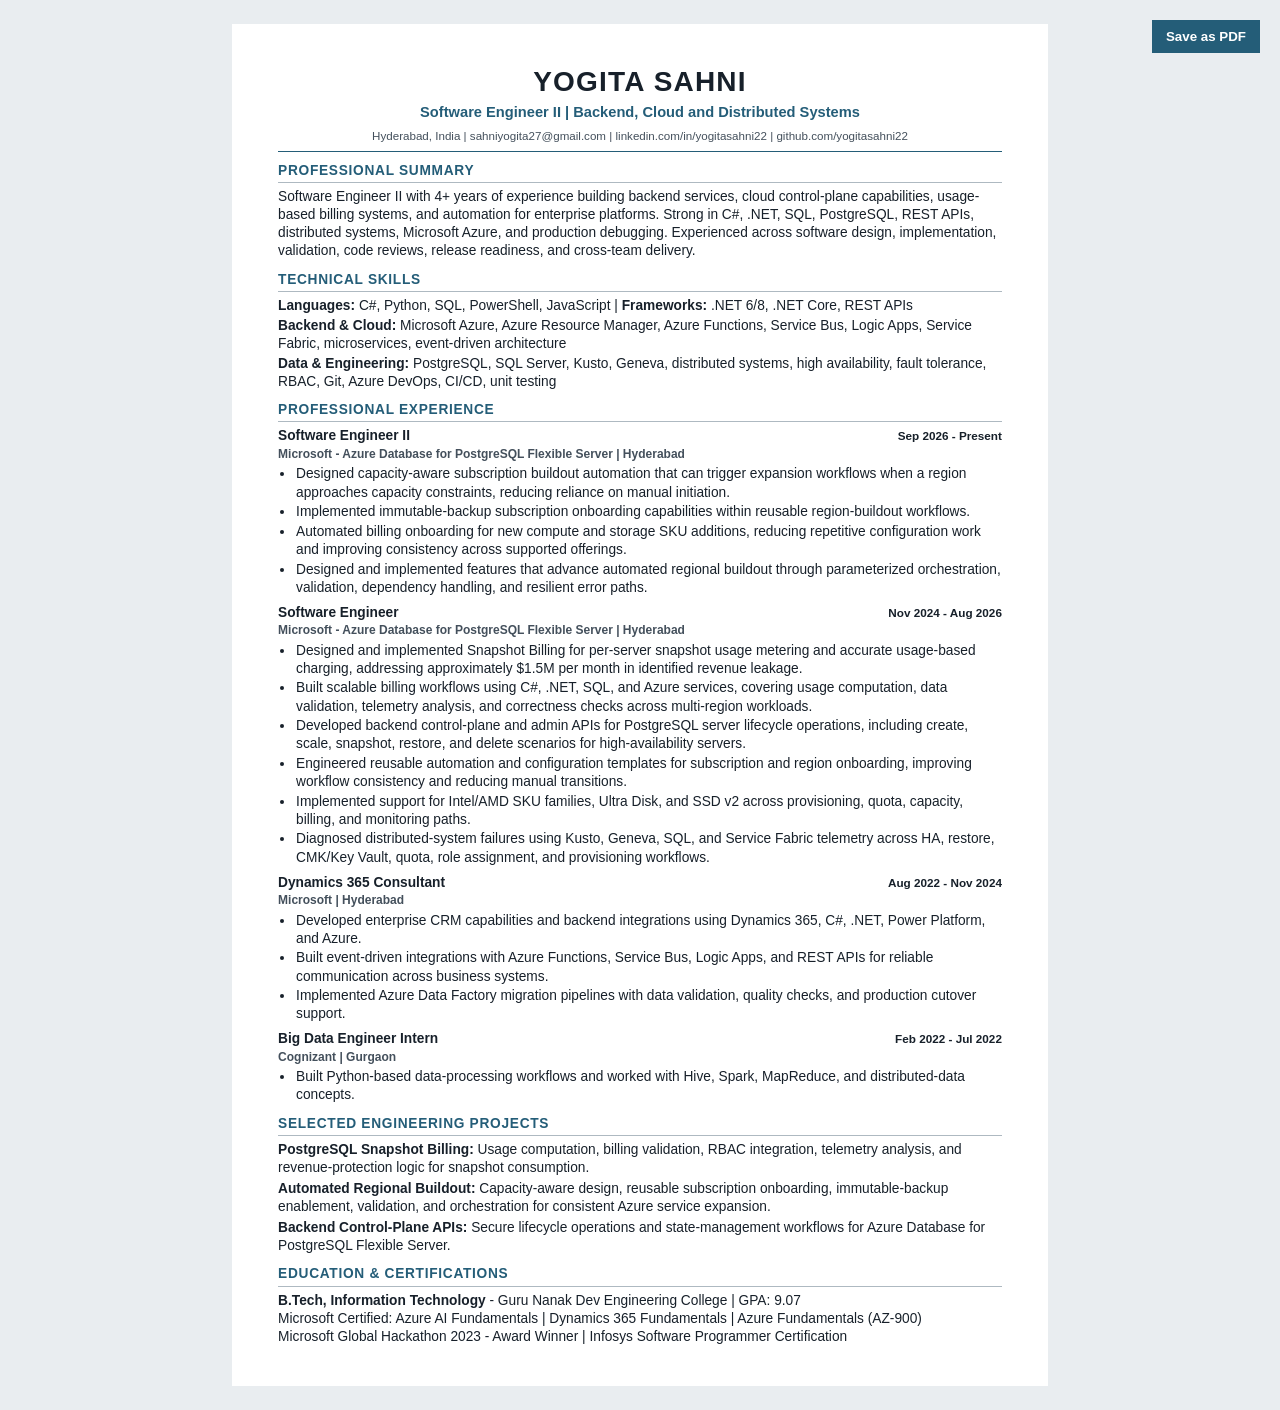
==== resume.html @ fb67f94f "Launch personal portfolio" ====
<!doctype html>
<html lang="en">
  <head>
    <meta charset="UTF-8">
    <meta name="viewport" content="width=device-width, initial-scale=1.0">
    <meta name="description" content="Resume of Yogita Sahni, Software Engineer II.">
    <title>Yogita Sahni | Resume</title>
    <style>
      :root { --ink: #17202a; --muted: #44505c; --accent: #245d78; --line: #aeb9c1; }
      * { box-sizing: border-box; }
      body { color: var(--ink); font: 10.3pt/1.32 Arial, sans-serif; margin: 0; background: #e9edf0; }
      main { background: white; margin: 24px auto; max-width: 8.5in; min-height: 11in; padding: 0.42in 0.48in; }
      header { border-bottom: 1.5px solid var(--accent); padding-bottom: 8px; text-align: center; }
      h1 { font-size: 21pt; letter-spacing: 1.2px; margin: 0; }
      .headline { color: var(--accent); font-size: 11pt; font-weight: 700; margin: 2px 0 5px; }
      .contact { color: var(--muted); font-size: 8.7pt; margin: 0; }
      a { color: inherit; text-decoration: none; }
      section { margin-top: 10px; }
      h2 { border-bottom: 1px solid var(--line); color: var(--accent); font-size: 10.3pt; letter-spacing: 0.7px; margin: 0 0 5px; padding-bottom: 2px; }
      p { margin: 0; }
      .skills p + p { margin-top: 2px; }
      .role { margin-top: 7px; }
      .role:first-of-type { margin-top: 0; }
      .role-heading { align-items: baseline; display: flex; justify-content: space-between; }
      .role-heading strong { font-size: 10.3pt; }
      .role-heading span { font-size: 8.8pt; font-weight: 700; white-space: nowrap; }
      .company { color: var(--muted); font-size: 9pt; font-weight: 700; margin: 1px 0 3px; }
      ul { margin: 2px 0 0 17px; padding: 0; }
      li { margin: 1.5px 0; padding-left: 1px; }
      .projects p + p { margin-top: 3px; }
      .print-action { background: var(--accent); border: 0; color: white; cursor: pointer; font-weight: 700; padding: 9px 14px; position: fixed; right: 20px; top: 20px; }
      @page { margin: 0; size: letter; }
      @media print {
        body { background: white; }
        main { margin: 0; max-width: none; }
        .print-action { display: none; }
      }
      @media (max-width: 700px) {
        main { margin: 0; min-height: auto; padding: 24px 18px; }
        .print-action { bottom: 12px; right: 12px; top: auto; }
        .role-heading { align-items: flex-start; flex-direction: column; }
      }
    </style>
  </head>
  <body>
    <button class="print-action" type="button" onclick="window.print()">Save as PDF</button>
    <main>
      <header>
        <h1>YOGITA SAHNI</h1>
        <p class="headline">Software Engineer II | Backend, Cloud and Distributed Systems</p>
        <p class="contact">
          Hyderabad, India | <a href="mailto:sahniyogita27@gmail.com">sahniyogita27@gmail.com</a> |
          <a href="https://www.linkedin.com/in/yogitasahni22/">linkedin.com/in/yogitasahni22</a> |
          <a href="https://github.com/yogitasahni22">github.com/yogitasahni22</a>
        </p>
      </header>

      <section>
        <h2>PROFESSIONAL SUMMARY</h2>
        <p>Software Engineer II with 4+ years of experience building backend services, cloud control-plane capabilities, usage-based billing systems, and automation for enterprise platforms. Strong in C#, .NET, SQL, PostgreSQL, REST APIs, distributed systems, Microsoft Azure, and production debugging. Experienced across software design, implementation, validation, code reviews, release readiness, and cross-team delivery.</p>
      </section>

      <section class="skills">
        <h2>TECHNICAL SKILLS</h2>
        <p><strong>Languages:</strong> C#, Python, SQL, PowerShell, JavaScript | <strong>Frameworks:</strong> .NET 6/8, .NET Core, REST APIs</p>
        <p><strong>Backend & Cloud:</strong> Microsoft Azure, Azure Resource Manager, Azure Functions, Service Bus, Logic Apps, Service Fabric, microservices, event-driven architecture</p>
        <p><strong>Data & Engineering:</strong> PostgreSQL, SQL Server, Kusto, Geneva, distributed systems, high availability, fault tolerance, RBAC, Git, Azure DevOps, CI/CD, unit testing</p>
      </section>

      <section>
        <h2>PROFESSIONAL EXPERIENCE</h2>
        <article class="role">
          <div class="role-heading"><strong>Software Engineer II</strong><span>Sep 2026 - Present</span></div>
          <p class="company">Microsoft - Azure Database for PostgreSQL Flexible Server | Hyderabad</p>
          <ul>
            <li>Designed capacity-aware subscription buildout automation that can trigger expansion workflows when a region approaches capacity constraints, reducing reliance on manual initiation.</li>
            <li>Implemented immutable-backup subscription onboarding capabilities within reusable region-buildout workflows.</li>
            <li>Automated billing onboarding for new compute and storage SKU additions, reducing repetitive configuration work and improving consistency across supported offerings.</li>
            <li>Designed and implemented features that advance automated regional buildout through parameterized orchestration, validation, dependency handling, and resilient error paths.</li>
          </ul>
        </article>

        <article class="role">
          <div class="role-heading"><strong>Software Engineer</strong><span>Nov 2024 - Aug 2026</span></div>
          <p class="company">Microsoft - Azure Database for PostgreSQL Flexible Server | Hyderabad</p>
          <ul>
            <li>Designed and implemented Snapshot Billing for per-server snapshot usage metering and accurate usage-based charging, addressing approximately $1.5M per month in identified revenue leakage.</li>
            <li>Built scalable billing workflows using C#, .NET, SQL, and Azure services, covering usage computation, data validation, telemetry analysis, and correctness checks across multi-region workloads.</li>
            <li>Developed backend control-plane and admin APIs for PostgreSQL server lifecycle operations, including create, scale, snapshot, restore, and delete scenarios for high-availability servers.</li>
            <li>Engineered reusable automation and configuration templates for subscription and region onboarding, improving workflow consistency and reducing manual transitions.</li>
            <li>Implemented support for Intel/AMD SKU families, Ultra Disk, and SSD v2 across provisioning, quota, capacity, billing, and monitoring paths.</li>
            <li>Diagnosed distributed-system failures using Kusto, Geneva, SQL, and Service Fabric telemetry across HA, restore, CMK/Key Vault, quota, role assignment, and provisioning workflows.</li>
          </ul>
        </article>

        <article class="role">
          <div class="role-heading"><strong>Dynamics 365 Consultant</strong><span>Aug 2022 - Nov 2024</span></div>
          <p class="company">Microsoft | Hyderabad</p>
          <ul>
            <li>Developed enterprise CRM capabilities and backend integrations using Dynamics 365, C#, .NET, Power Platform, and Azure.</li>
            <li>Built event-driven integrations with Azure Functions, Service Bus, Logic Apps, and REST APIs for reliable communication across business systems.</li>
            <li>Implemented Azure Data Factory migration pipelines with data validation, quality checks, and production cutover support.</li>
          </ul>
        </article>

        <article class="role">
          <div class="role-heading"><strong>Big Data Engineer Intern</strong><span>Feb 2022 - Jul 2022</span></div>
          <p class="company">Cognizant | Gurgaon</p>
          <ul><li>Built Python-based data-processing workflows and worked with Hive, Spark, MapReduce, and distributed-data concepts.</li></ul>
        </article>
      </section>

      <section class="projects">
        <h2>SELECTED ENGINEERING PROJECTS</h2>
        <p><strong>PostgreSQL Snapshot Billing:</strong> Usage computation, billing validation, RBAC integration, telemetry analysis, and revenue-protection logic for snapshot consumption.</p>
        <p><strong>Automated Regional Buildout:</strong> Capacity-aware design, reusable subscription onboarding, immutable-backup enablement, validation, and orchestration for consistent Azure service expansion.</p>
        <p><strong>Backend Control-Plane APIs:</strong> Secure lifecycle operations and state-management workflows for Azure Database for PostgreSQL Flexible Server.</p>
      </section>

      <section>
        <h2>EDUCATION & CERTIFICATIONS</h2>
        <p><strong>B.Tech, Information Technology</strong> - Guru Nanak Dev Engineering College | GPA: 9.07</p>
        <p>Microsoft Certified: Azure AI Fundamentals | Dynamics 365 Fundamentals | Azure Fundamentals (AZ-900)</p>
        <p>Microsoft Global Hackathon 2023 - Award Winner | Infosys Software Programmer Certification</p>
      </section>
    </main>
  </body>
</html>
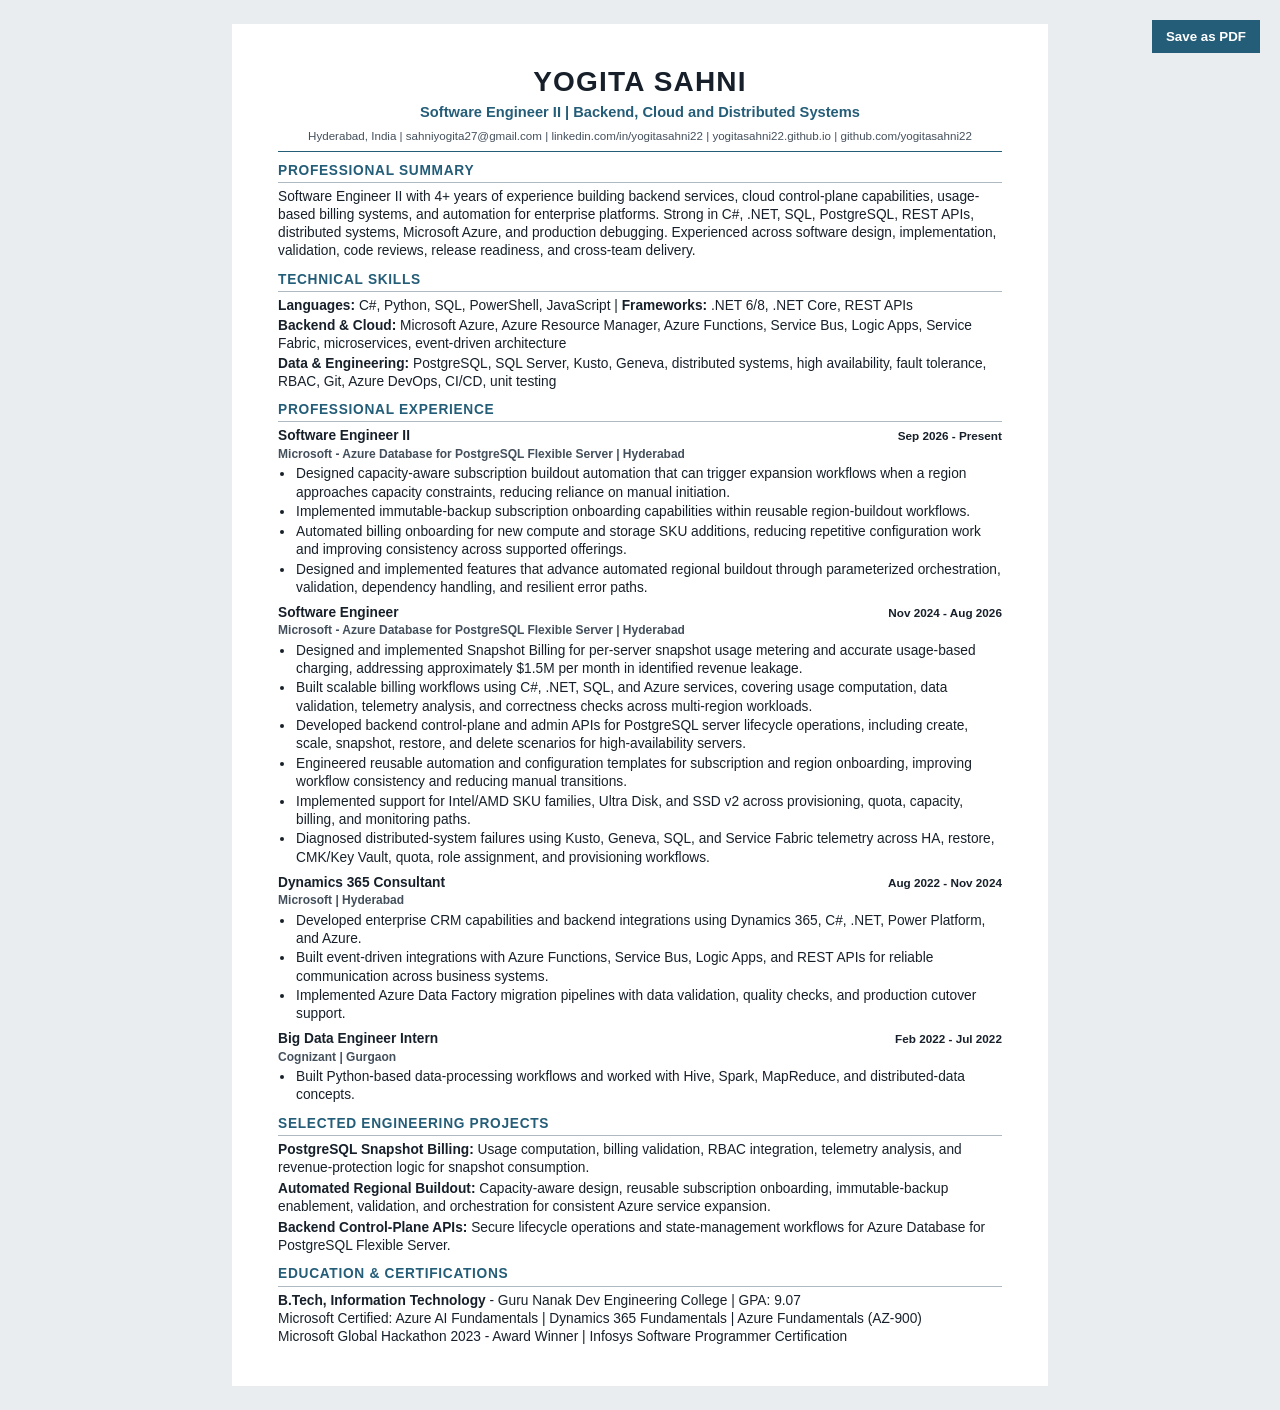
==== commit b13116ad: "Add portfolio link to resume" ====
--- a/resume.html
+++ b/resume.html
@@ -51,6 +51,7 @@
         <p class="contact">
           Hyderabad, India | <a href="mailto:sahniyogita27@gmail.com">sahniyogita27@gmail.com</a> |
           <a href="https://www.linkedin.com/in/yogitasahni22/">linkedin.com/in/yogitasahni22</a> |
+          <a href="https://yogitasahni22.github.io">yogitasahni22.github.io</a> |
           <a href="https://github.com/yogitasahni22">github.com/yogitasahni22</a>
         </p>
       </header>
